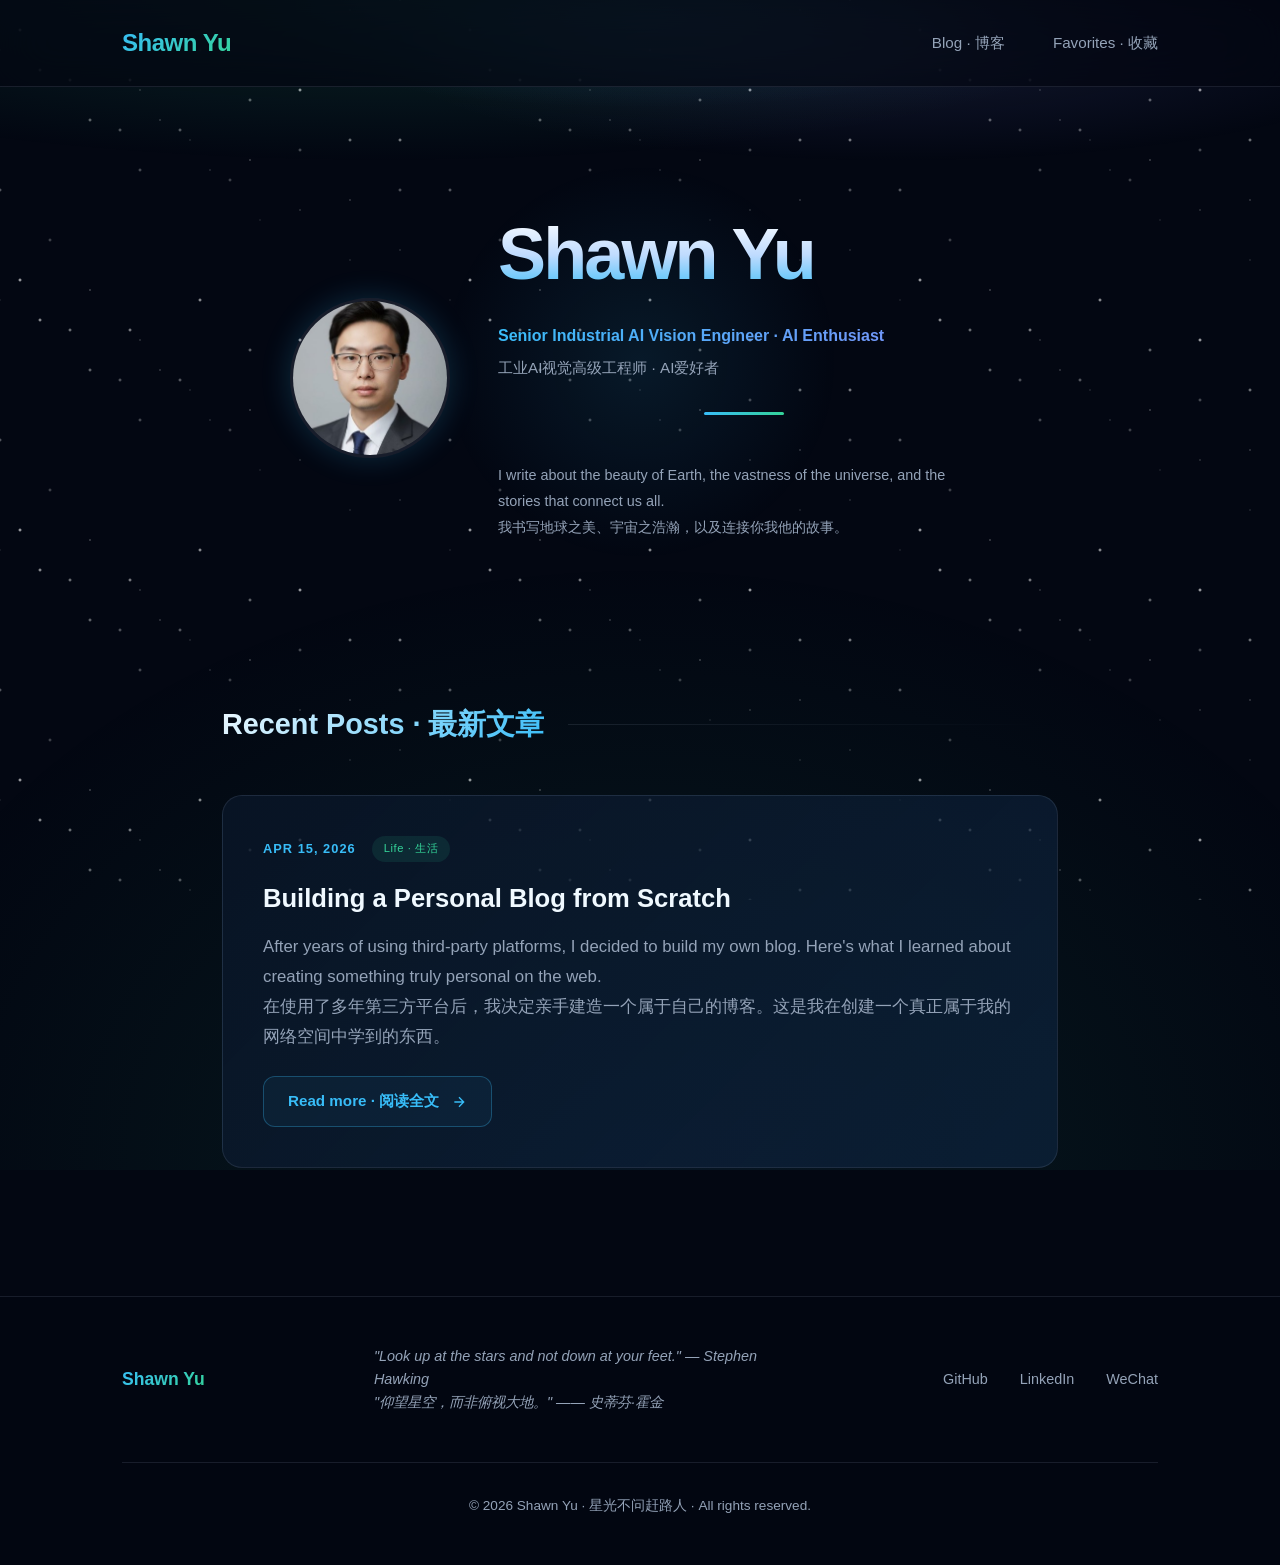
==== index.html @ dce8577f "fix: add rel=noopener to external links, fix WeChat modal trigger" ====
<!DOCTYPE html>
<html lang="zh-CN">
<head>
    <meta charset="UTF-8">
    <meta name="viewport" content="width=device-width, initial-scale=1.0">
    <title>Shawn Yu · 星河与诗 · Stars & Poetry</title>
    <link rel="stylesheet" href="css/style.css">
</head>
<body>
    <div class="stars">
        <div class="stars-layer"></div>
        <div class="stars-layer"></div>
        <div class="stars-layer"></div>
    </div>
    <div class="aurora"></div>
    <div class="earth-glow"></div>

    <header class="site-header">
        <nav class="nav-container">
            <a href="index.html" class="logo">Shawn Yu</a>
            <ul class="nav-links">
                <li><a href="index.html">Blog · 博客</a></li>
                <li><a href="favorites.html">Favorites · 收藏</a></li>
            </ul>
        </nav>
    </header>

    <main>
        <section class="hero">
            <div class="hero-content hero-split">
                <img src="statics/person.jpg" alt="Shawn Yu" class="avatar">
                <div class="hero-text">
                    <h1>Shawn Yu</h1>
                    <p class="tagline">
    <span class="tagline-en">Senior Industrial AI Vision Engineer · AI Enthusiast</span>
    <span class="tagline-cn">工业AI视觉高级工程师 · AI爱好者</span>
</p>
                    <div class="divider"></div>
                    <p class="bio">I write about the beauty of Earth, the vastness of the universe, and the stories that connect us all.<br>我书写地球之美、宇宙之浩瀚，以及连接你我他的故事。</p>
                </div>
            </div>
        </section>

        <section class="recent-posts">
            <div class="section-header">
                <h2>Recent Posts · 最新文章</h2>
                <div class="section-line"></div>
            </div>
            <div class="posts-grid">
                <article class="post-card">
                    <div class="post-card-inner">
                        <div class="post-meta">
                            <time class="post-date" datetime="2026-04-15">Apr 15, 2026</time>
                            <span class="post-tag">Life · 生活</span>
                        </div>
                        <h3 class="post-title"><a href="posts/first-post.html">Building a Personal Blog from Scratch</a></h3>
                        <p class="post-excerpt">After years of using third-party platforms, I decided to build my own blog. Here's what I learned about creating something truly personal on the web.<br>在使用了多年第三方平台后，我决定亲手建造一个属于自己的博客。这是我在创建一个真正属于我的网络空间中学到的东西。</p>
                        <a href="posts/first-post.html" class="read-more">
                            Read more · 阅读全文
                            <svg width="16" height="16" viewBox="0 0 24 24" fill="none" stroke="currentColor" stroke-width="2"><path d="M5 12h14M12 5l7 7-7 7"/></svg>
                        </a>
                    </div>
                </article>
            </div>
        </section>
    </main>

    <footer class="site-footer">
        <div class="footer-content">
            <div class="footer-brand">Shawn Yu</div>
            <p class="footer-quote">"Look up at the stars and not down at your feet." — Stephen Hawking<br>"仰望星空，而非俯视大地。" —— 史蒂芬·霍金</p>
            <div class="social-links">
                <a href="https://github.com/shawnyu916" target="_blank" rel="noopener noreferrer" aria-label="GitHub">GitHub</a>
                <a href="https://www.linkedin.com/in/shawn-yu-3088b7102" target="_blank" rel="noopener noreferrer" aria-label="LinkedIn">LinkedIn</a>
                <a href="#wechat-modal" aria-label="WeChat">WeChat</a>
            </div>
            <p class="copyright">&copy; 2026 Shawn Yu · 星光不问赶路人 · All rights reserved.</p>
        </div>
    </footer>

    <div class="modal" id="wechat-modal">
        <div class="modal-content">
            <span class="modal-close">&times;</span>
            <h3>WeChat · 微信</h3>
            <img src="statics/wechat_qr.jpg" alt="WeChat QR Code" class="wechat-qr-modal">
            <p>Scan to connect · 扫码添加</p>
        </div>
    </div>

    <script>
        const modal = document.getElementById('wechat-modal');
        const wechatLink = document.querySelector('a[aria-label="WeChat"]');
        const closeBtn = document.querySelector('.modal-close');

        wechatLink.addEventListener('click', (e) => {
            e.preventDefault();
            modal.style.display = 'flex';
        });

        closeBtn.addEventListener('click', () => {
            modal.style.display = 'none';
        });

        modal.addEventListener('click', (e) => {
            if (e.target === modal) {
                modal.style.display = 'none';
            }
        });
    </script>
</body>
</html>
---- css/style.css ----
*,
*::before,
*::after {
    box-sizing: border-box;
    margin: 0;
    padding: 0;
}

:root {
    --bg-primary: #030712;
    --bg-secondary: #0a1628;
    --bg-card: #0f2744;
    --text-primary: #f0f9ff;
    --text-secondary: #94a3b8;
    --accent: #38bdf8;
    --accent-secondary: #818cf8;
    --accent-tertiary: #34d399;
    --accent-warm: #fb923c;
    --glow: rgba(56, 189, 248, 0.3);
    --border: rgba(148, 163, 184, 0.15);
    --font-sans: -apple-system, BlinkMacSystemFont, 'Segoe UI', Roboto, Oxygen, Ubuntu, sans-serif;
    --max-width: 900px;
}

html {
    scroll-behavior: smooth;
}

body {
    font-family: var(--font-sans);
    background: var(--bg-primary);
    color: var(--text-primary);
    line-height: 1.6;
    min-height: 100vh;
    display: flex;
    flex-direction: column;
    overflow-x: hidden;
    position: relative;
}

.stars {
    position: fixed;
    top: 0;
    left: 0;
    right: 0;
    bottom: 0;
    pointer-events: none;
    z-index: 0;
}

.stars-layer {
    position: absolute;
    top: 0;
    left: 0;
    right: 0;
    bottom: 0;
    background-image:
        radial-gradient(2px 2px at 20px 30px, rgba(255,255,255,0.9), transparent),
        radial-gradient(2px 2px at 40px 70px, rgba(255,255,255,0.8), transparent),
        radial-gradient(1px 1px at 90px 40px, rgba(255,255,255,0.6), transparent),
        radial-gradient(2px 2px at 130px 80px, rgba(255,255,255,0.7), transparent),
        radial-gradient(1px 1px at 160px 120px, rgba(255,255,255,0.5), transparent),
        radial-gradient(2px 2px at 200px 50px, rgba(255,255,255,0.8), transparent),
        radial-gradient(1px 1px at 250px 160px, rgba(255,255,255,0.6), transparent),
        radial-gradient(2px 2px at 300px 90px, rgba(255,255,255,0.9), transparent),
        radial-gradient(1px 1px at 350px 200px, rgba(255,255,255,0.5), transparent),
        radial-gradient(2px 2px at 400px 140px, rgba(255,255,255,0.7), transparent);
    background-size: 450px 250px;
    animation: twinkle 8s ease-in-out infinite alternate;
}

.stars-layer:nth-child(2) {
    background-position: 50px 50px;
    animation-delay: -2s;
    opacity: 0.7;
}

.stars-layer:nth-child(3) {
    background-position: 100px 100px;
    animation-delay: -4s;
    opacity: 0.5;
}

@keyframes twinkle {
    0% { opacity: 0.6; }
    100% { opacity: 1; }
}

.aurora {
    position: fixed;
    top: 0;
    left: 0;
    right: 0;
    height: 60vh;
    pointer-events: none;
    z-index: 0;
    background:
        radial-gradient(ellipse 100% 50% at 30% 0%, rgba(52, 211, 153, 0.15), transparent 60%),
        radial-gradient(ellipse 80% 40% at 70% 10%, rgba(129, 140, 248, 0.12), transparent 50%),
        radial-gradient(ellipse 60% 30% at 50% 5%, rgba(56, 189, 248, 0.1), transparent 50%);
    animation: auroraMove 20s ease-in-out infinite;
}

@keyframes auroraMove {
    0%, 100% { transform: translateX(0) scale(1); }
    33% { transform: translateX(30px) scale(1.05); }
    66% { transform: translateX(-20px) scale(0.98); }
}

.earth-glow {
    position: fixed;
    bottom: -30%;
    left: 50%;
    transform: translateX(-50%);
    width: 150%;
    height: 80%;
    background: radial-gradient(ellipse at center bottom, rgba(56, 189, 248, 0.08), rgba(52, 211, 153, 0.05), transparent 60%);
    pointer-events: none;
    z-index: 0;
}

a {
    color: var(--accent);
    text-decoration: none;
    transition: all 0.3s ease;
}

a:hover {
    color: var(--accent-secondary);
}

.site-header {
    border-bottom: 1px solid var(--border);
    background: rgba(3, 7, 18, 0.7);
    backdrop-filter: blur(24px);
    position: sticky;
    top: 0;
    z-index: 100;
}

.nav-container {
    max-width: 1100px;
    margin: 0 auto;
    padding: 1.5rem 2rem;
    display: flex;
    justify-content: space-between;
    align-items: center;
}

.logo {
    font-size: 1.5rem;
    font-weight: 700;
    background: linear-gradient(135deg, var(--accent), var(--accent-tertiary));
    -webkit-background-clip: text;
    -webkit-text-fill-color: transparent;
    background-clip: text;
    letter-spacing: -0.02em;
}

.nav-links {
    display: flex;
    gap: 3rem;
    list-style: none;
}

.nav-links a {
    color: var(--text-secondary);
    font-size: 0.95rem;
    font-weight: 500;
    padding: 0.5rem 0;
    position: relative;
}

.nav-links a::after {
    content: '';
    position: absolute;
    bottom: 0;
    left: 0;
    width: 0;
    height: 2px;
    background: linear-gradient(90deg, var(--accent), var(--accent-tertiary));
    transition: width 0.3s ease;
}

.nav-links a.active {
    color: var(--accent);
}

.nav-links a:hover {
    color: var(--text-primary);
}

.nav-links a:hover::after {
    width: 100%;
}

main {
    flex: 1;
    max-width: var(--max-width);
    width: 100%;
    margin: 0 auto;
    padding: 0 2rem;
    position: relative;
    z-index: 1;
}

.hero {
    padding: 8rem 0 6rem;
    text-align: center;
    position: relative;
}

.hero::before {
    content: '';
    position: absolute;
    top: 50%;
    left: 50%;
    transform: translate(-50%, -50%);
    width: 400px;
    height: 400px;
    background: radial-gradient(circle, rgba(56, 189, 248, 0.1), transparent 70%);
    pointer-events: none;
    animation: pulse 4s ease-in-out infinite;
}

@keyframes pulse {
    0%, 100% { transform: translate(-50%, -50%) scale(1); opacity: 0.5; }
    50% { transform: translate(-50%, -50%) scale(1.2); opacity: 0.8; }
}

.hero-content {
    max-width: 700px;
    margin: 0 auto;
    position: relative;
}

.hero-split {
    display: flex;
    align-items: center;
    gap: 3rem;
    text-align: left;
}

.hero-text {
    flex: 1;
}

.avatar {
    width: 160px;
    height: 160px;
    border-radius: 50%;
    border: 3px solid var(--border);
    box-shadow: 0 0 30px rgba(56, 189, 248, 0.2);
    object-fit: cover;
    transition: all 0.4s ease;
    flex-shrink: 0;
}

.avatar:hover {
    transform: scale(1.05);
    box-shadow: 0 0 50px rgba(56, 189, 248, 0.3);
    border-color: var(--accent);
}

.hero h1 {
    font-size: 4.5rem;
    font-weight: 800;
    letter-spacing: -0.04em;
    margin-bottom: 1.75rem;
    line-height: 1.1;
    background: linear-gradient(180deg, #ffffff 0%, #bfdbfe 50%, var(--accent) 100%);
    -webkit-background-clip: text;
    -webkit-text-fill-color: transparent;
    background-clip: text;
}

.tagline {
    margin-bottom: 2rem;
    line-height: 1.6;
}

.tagline-en,
.tagline-cn {
    display: block;
    font-size: 1rem;
    color: var(--text-secondary);
}

.tagline-en {
    background: linear-gradient(135deg, var(--accent), var(--accent-secondary));
    -webkit-background-clip: text;
    -webkit-text-fill-color: transparent;
    background-clip: text;
    font-weight: 600;
    margin-bottom: 0.5rem;
}

.tagline-cn {
    color: var(--text-secondary);
    font-size: 0.95rem;
}

.divider {
    width: 80px;
    height: 3px;
    background: linear-gradient(90deg, var(--accent), var(--accent-tertiary));
    margin: 0 auto 3rem;
    border-radius: 2px;
}

.bio {
    font-size: 0.9rem;
    color: var(--text-secondary);
    line-height: 1.8;
    max-width: 550px;
    margin: 0 auto;
}

.recent-posts {
    padding: 4rem 0 8rem;
}

.section-header {
    display: flex;
    align-items: center;
    gap: 1.5rem;
    margin-bottom: 3rem;
}

.section-header h2 {
    font-size: 1.8rem;
    font-weight: 700;
    background: linear-gradient(135deg, var(--text-primary), var(--accent));
    -webkit-background-clip: text;
    -webkit-text-fill-color: transparent;
    background-clip: text;
}

.section-line {
    flex: 1;
    height: 1px;
    background: linear-gradient(90deg, var(--border), transparent);
}

.posts-grid {
    display: flex;
    flex-direction: column;
    gap: 2rem;
}

.post-card {
    background: linear-gradient(135deg, rgba(10, 22, 40, 0.8), rgba(15, 39, 68, 0.6));
    border: 1px solid var(--border);
    border-radius: 20px;
    padding: 2.5rem;
    transition: all 0.5s cubic-bezier(0.23, 1, 0.32, 1);
    position: relative;
    overflow: hidden;
}

.post-card::before {
    content: '';
    position: absolute;
    top: 0;
    left: 0;
    right: 0;
    bottom: 0;
    background: linear-gradient(135deg, transparent, rgba(56, 189, 248, 0.03));
    opacity: 0;
    transition: opacity 0.5s ease;
}

.post-card:hover {
    transform: translateY(-12px) scale(1.02);
    border-color: rgba(56, 189, 248, 0.3);
    box-shadow:
        0 30px 60px rgba(0, 0, 0, 0.5),
        0 0 80px rgba(56, 189, 248, 0.1),
        inset 0 1px 0 rgba(255, 255, 255, 0.05);
}

.post-card:hover::before {
    opacity: 1;
}

.post-card-inner {
    position: relative;
    z-index: 1;
}

.post-meta {
    display: flex;
    align-items: center;
    gap: 1rem;
    margin-bottom: 1.25rem;
}

.post-date {
    font-size: 0.8rem;
    color: var(--accent);
    font-weight: 600;
    letter-spacing: 0.08em;
    text-transform: uppercase;
}

.post-tag {
    font-size: 0.7rem;
    color: var(--accent-tertiary);
    background: rgba(52, 211, 153, 0.1);
    padding: 0.25rem 0.75rem;
    border-radius: 20px;
    font-weight: 500;
    letter-spacing: 0.05em;
}

.post-title {
    font-size: 1.6rem;
    font-weight: 700;
    margin-bottom: 1rem;
    line-height: 1.3;
}

.post-title a {
    color: var(--text-primary);
    transition: all 0.3s ease;
}

.post-title a:hover {
    background: linear-gradient(135deg, var(--accent), var(--accent-tertiary));
    -webkit-background-clip: text;
    -webkit-text-fill-color: transparent;
    background-clip: text;
}

.post-excerpt {
    color: var(--text-secondary);
    margin-bottom: 1.5rem;
    line-height: 1.8;
    font-size: 1.05rem;
}

.read-more {
    display: inline-flex;
    align-items: center;
    gap: 0.75rem;
    font-size: 0.95rem;
    font-weight: 600;
    color: var(--accent);
    padding: 0.75rem 1.5rem;
    border: 1px solid rgba(56, 189, 248, 0.3);
    border-radius: 12px;
    background: rgba(56, 189, 248, 0.05);
    transition: all 0.3s ease;
}

.read-more:hover {
    background: var(--accent);
    color: var(--bg-primary);
    border-color: var(--accent);
    box-shadow: 0 0 30px rgba(56, 189, 248, 0.4);
    transform: translateX(4px);
}

.read-more svg {
    transition: transform 0.3s ease;
}

.read-more:hover svg {
    transform: translateX(6px);
}

.site-footer {
    border-top: 1px solid var(--border);
    background: rgba(3, 7, 18, 0.8);
    backdrop-filter: blur(24px);
    margin-top: auto;
    position: relative;
    z-index: 1;
}

.footer-content {
    max-width: 1100px;
    margin: 0 auto;
    padding: 3rem 2rem;
    display: flex;
    justify-content: space-between;
    align-items: center;
    flex-wrap: wrap;
    gap: 2rem;
}

.footer-brand {
    font-size: 1.1rem;
    font-weight: 600;
    background: linear-gradient(135deg, var(--accent), var(--accent-tertiary));
    -webkit-background-clip: text;
    -webkit-text-fill-color: transparent;
    background-clip: text;
}

.footer-quote {
    color: var(--text-secondary);
    font-size: 0.9rem;
    font-style: italic;
    max-width: 400px;
}

.social-links {
    display: flex;
    gap: 2rem;
}

.social-links a {
    color: var(--text-secondary);
    font-size: 0.9rem;
    font-weight: 500;
    transition: all 0.3s ease;
}

.social-links a:hover {
    color: var(--accent);
    text-shadow: 0 0 20px rgba(56, 189, 248, 0.5);
}

.copyright {
    width: 100%;
    text-align: center;
    color: var(--text-secondary);
    font-size: 0.85rem;
    padding-top: 2rem;
    border-top: 1px solid var(--border);
    margin-top: 1rem;
}

.wechat-qr {
    max-width: 200px;
    width: 100%;
    border-radius: 12px;
    border: 1px solid var(--border);
    box-shadow: 0 8px 32px rgba(0, 0, 0, 0.3);
    transition: all 0.3s ease;
}

.wechat-qr:hover {
    transform: scale(1.03);
    box-shadow: 0 12px 40px rgba(0, 0, 0, 0.4), 0 0 40px rgba(56, 189, 248, 0.15);
}

.modal {
    display: none;
    position: fixed;
    top: 0;
    left: 0;
    right: 0;
    bottom: 0;
    background: rgba(0, 0, 0, 0.85);
    backdrop-filter: blur(8px);
    z-index: 1000;
    justify-content: center;
    align-items: center;
    animation: fadeIn 0.3s ease;
}

@keyframes fadeIn {
    from { opacity: 0; }
    to { opacity: 1; }
}

.modal-content {
    background: linear-gradient(135deg, var(--bg-secondary), var(--bg-card));
    border: 1px solid var(--border);
    border-radius: 20px;
    padding: 2.5rem;
    text-align: center;
    max-width: 350px;
    width: 90%;
    position: relative;
    animation: slideUp 0.3s ease;
}

@keyframes slideUp {
    from { transform: translateY(20px); opacity: 0; }
    to { transform: translateY(0); opacity: 1; }
}

.modal-close {
    position: absolute;
    top: 1rem;
    right: 1.25rem;
    font-size: 1.5rem;
    color: var(--text-secondary);
    cursor: pointer;
    transition: color 0.3s ease;
}

.modal-close:hover {
    color: var(--accent);
}

.modal-content h3 {
    font-size: 1.3rem;
    margin-bottom: 1.5rem;
    background: linear-gradient(135deg, var(--accent), var(--accent-tertiary));
    -webkit-background-clip: text;
    -webkit-text-fill-color: transparent;
    background-clip: text;
}

.wechat-qr-modal {
    max-width: 220px;
    width: 100%;
    border-radius: 12px;
    border: 1px solid var(--border);
    box-shadow: 0 8px 32px rgba(0, 0, 0, 0.4);
    margin-bottom: 1rem;
}

.modal-content p {
    color: var(--text-secondary);
    font-size: 0.9rem;
}

.favorites-section {
    padding: 2rem 0 4rem;
}

.favorites-grid {
    display: grid;
    grid-template-columns: repeat(auto-fill, minmax(280px, 1fr));
    gap: 1.5rem;
}

.favorite-card {
    background: linear-gradient(135deg, rgba(10, 22, 40, 0.8), rgba(15, 39, 68, 0.6));
    border: 1px solid var(--border);
    border-radius: 16px;
    padding: 1.75rem;
    display: flex;
    gap: 1.25rem;
    align-items: flex-start;
    transition: all 0.4s cubic-bezier(0.23, 1, 0.32, 1);
    text-decoration: none;
}

.favorite-card:hover {
    transform: translateY(-6px);
    border-color: rgba(56, 189, 248, 0.3);
    box-shadow:
        0 20px 40px rgba(0, 0, 0, 0.4),
        0 0 40px rgba(56, 189, 248, 0.1);
}

.favorite-icon {
    font-size: 2rem;
    flex-shrink: 0;
    width: 48px;
    height: 48px;
    display: flex;
    align-items: center;
    justify-content: center;
    background: rgba(56, 189, 248, 0.1);
    border-radius: 12px;
}

.favorite-content {
    flex: 1;
}

.favorite-content h3 {
    font-size: 1.15rem;
    font-weight: 600;
    color: var(--text-primary);
    margin-bottom: 0.5rem;
}

.favorite-content p {
    font-size: 0.9rem;
    color: var(--text-secondary);
    line-height: 1.6;
}

@media (max-width: 700px) {
    .hero h1 {
        font-size: 2.2rem;
    }

    .hero {
        padding: 4rem 0 3rem;
    }

    .hero-split {
        flex-direction: column;
        gap: 1.5rem;
        text-align: center;
    }

    .avatar {
        width: 120px;
        height: 120px;
    }

    .tagline-en,
    .tagline-cn {
        font-size: 0.85rem;
    }

    .nav-container {
        flex-direction: column;
        gap: 1rem;
        padding: 1rem;
    }

    .nav-links {
        gap: 1.5rem;
    }

    main {
        padding: 0 1rem;
    }

    .post-card {
        padding: 1.75rem;
    }

    .footer-content {
        flex-direction: column;
        text-align: center;
        padding: 2rem 1rem;
    }

    .section-header {
        flex-direction: column;
        align-items: flex-start;
        gap: 0.75rem;
    }

    .section-line {
        width: 100%;
        height: 1px;
        background: linear-gradient(90deg, var(--border), transparent);
    }
}
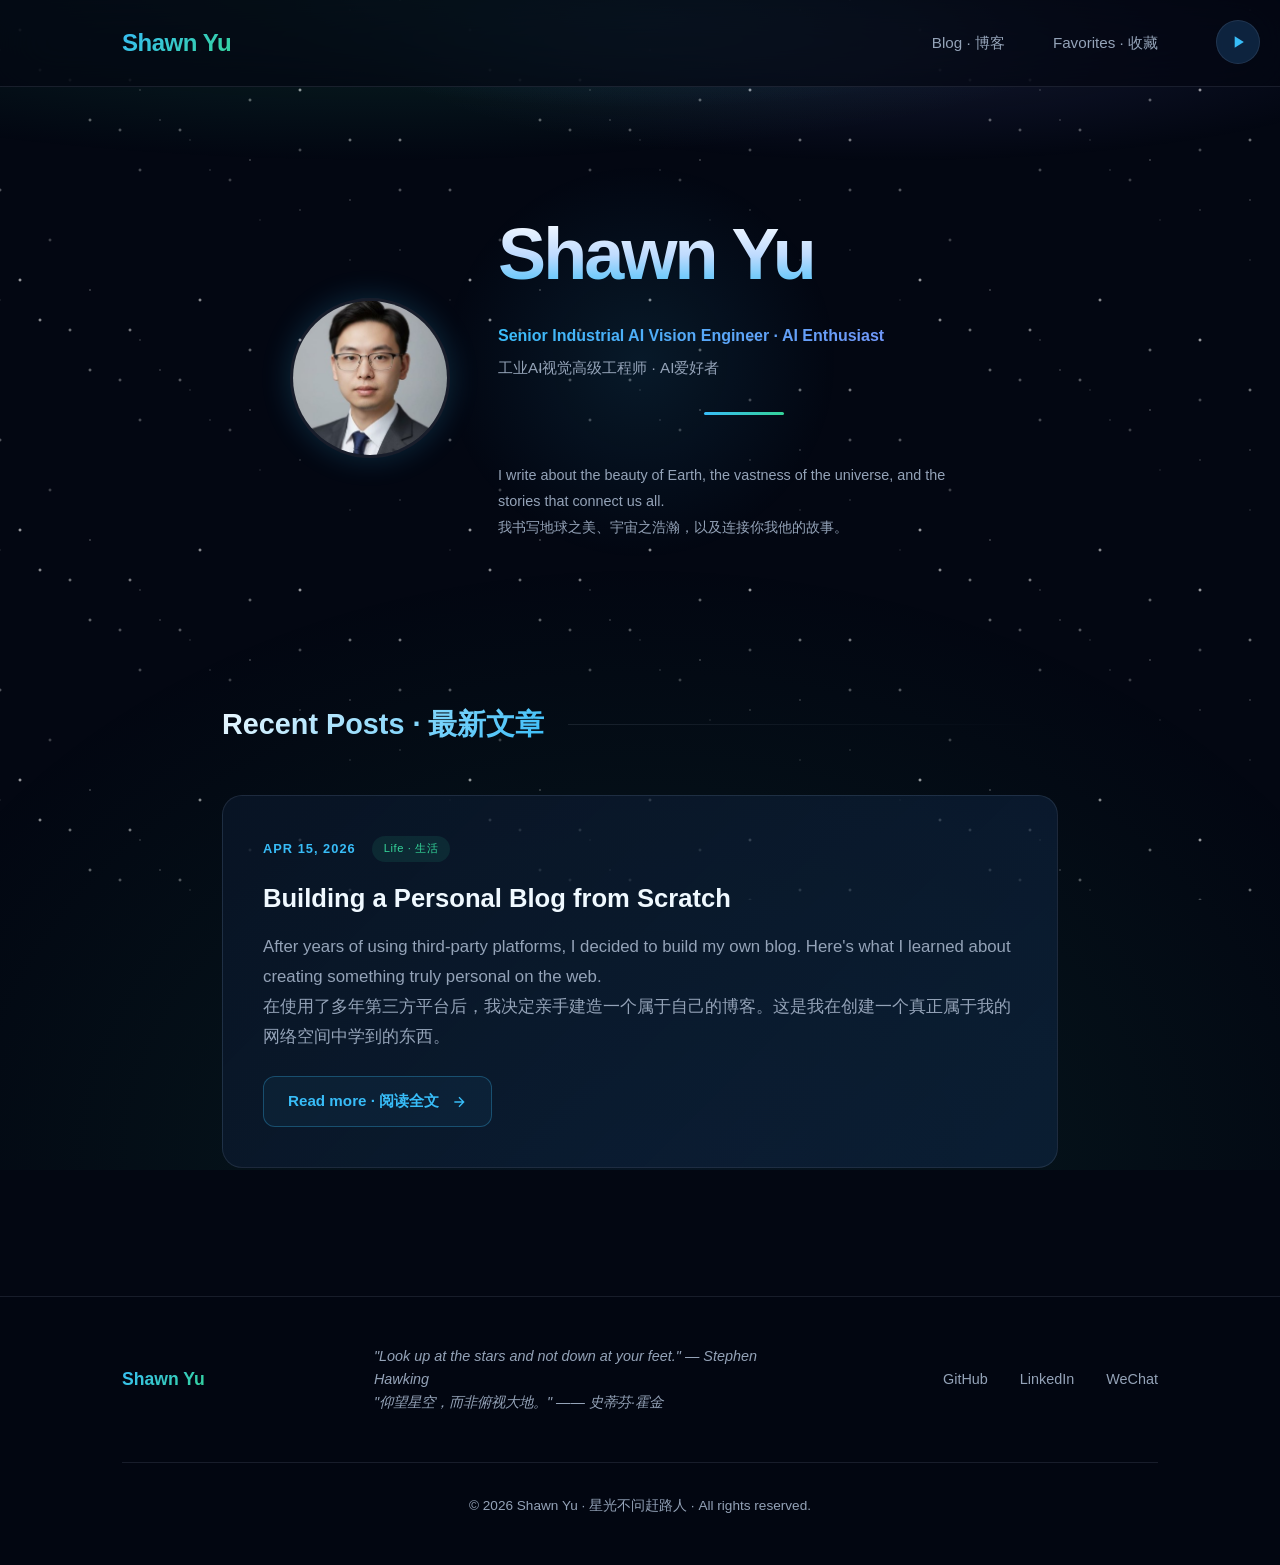
==== commit c3daa5d4: "Add background music player with lyric folk song" ====
--- a/index.html
+++ b/index.html
@@ -7,6 +7,15 @@
     <link rel="stylesheet" href="css/style.css">
 </head>
 <body>
+    <!-- Music Player -->
+    <audio id="bgm" loop preload="auto">
+        <source src="media/bgm.mp3" type="audio/mpeg">
+    </audio>
+    <button class="music-btn" id="musicBtn" onclick="toggleMusic()" title="播放音乐">
+        <svg id="iconPlay" viewBox="0 0 24 24" fill="currentColor"><path d="M8 5v14l11-7z"/></svg>
+        <svg id="iconPause" viewBox="0 0 24 24" fill="currentColor" style="display:none"><path d="M6 19h4V5H6v14zm8-14v14h4V5h-4z"/></svg>
+    </button>
+
     <div class="stars">
         <div class="stars-layer"></div>
         <div class="stars-layer"></div>
@@ -106,6 +115,30 @@
                 modal.style.display = 'none';
             }
         });
+
+        // Music Player
+        const bgm = document.getElementById('bgm');
+        const musicBtn = document.getElementById('musicBtn');
+        const iconPlay = document.getElementById('iconPlay');
+        const iconPause = document.getElementById('iconPause');
+
+        function toggleMusic() {
+            if (bgm.paused) {
+                bgm.play();
+                musicBtn.classList.add('playing');
+                iconPlay.style.display = 'none';
+                iconPause.style.display = 'block';
+            } else {
+                bgm.pause();
+                musicBtn.classList.remove('playing');
+                iconPlay.style.display = 'block';
+                iconPause.style.display = 'none';
+            }
+        }
+
+        bgm.addEventListener('ended', () => {
+            bgm.play();
+        });
     </script>
 </body>
 </html>
--- a/css/style.css
+++ b/css/style.css
@@ -24,6 +24,42 @@
 
 html {
     scroll-behavior: smooth;
+}
+
+/* Music Player Button */
+.music-btn {
+    position: fixed;
+    top: 20px;
+    right: 20px;
+    width: 44px;
+    height: 44px;
+    border-radius: 50%;
+    background: rgba(15, 39, 68, 0.9);
+    border: 1px solid var(--border);
+    color: var(--accent);
+    font-size: 20px;
+    cursor: pointer;
+    z-index: 1000;
+    display: flex;
+    align-items: center;
+    justify-content: center;
+    transition: all 0.3s ease;
+    backdrop-filter: blur(8px);
+}
+
+.music-btn:hover {
+    background: rgba(56, 189, 248, 0.2);
+    transform: scale(1.1);
+}
+
+.music-btn.playing {
+    color: var(--accent-tertiary);
+    box-shadow: 0 0 15px rgba(52, 211, 153, 0.4);
+}
+
+.music-btn svg {
+    width: 20px;
+    height: 20px;
 }
 
 body {
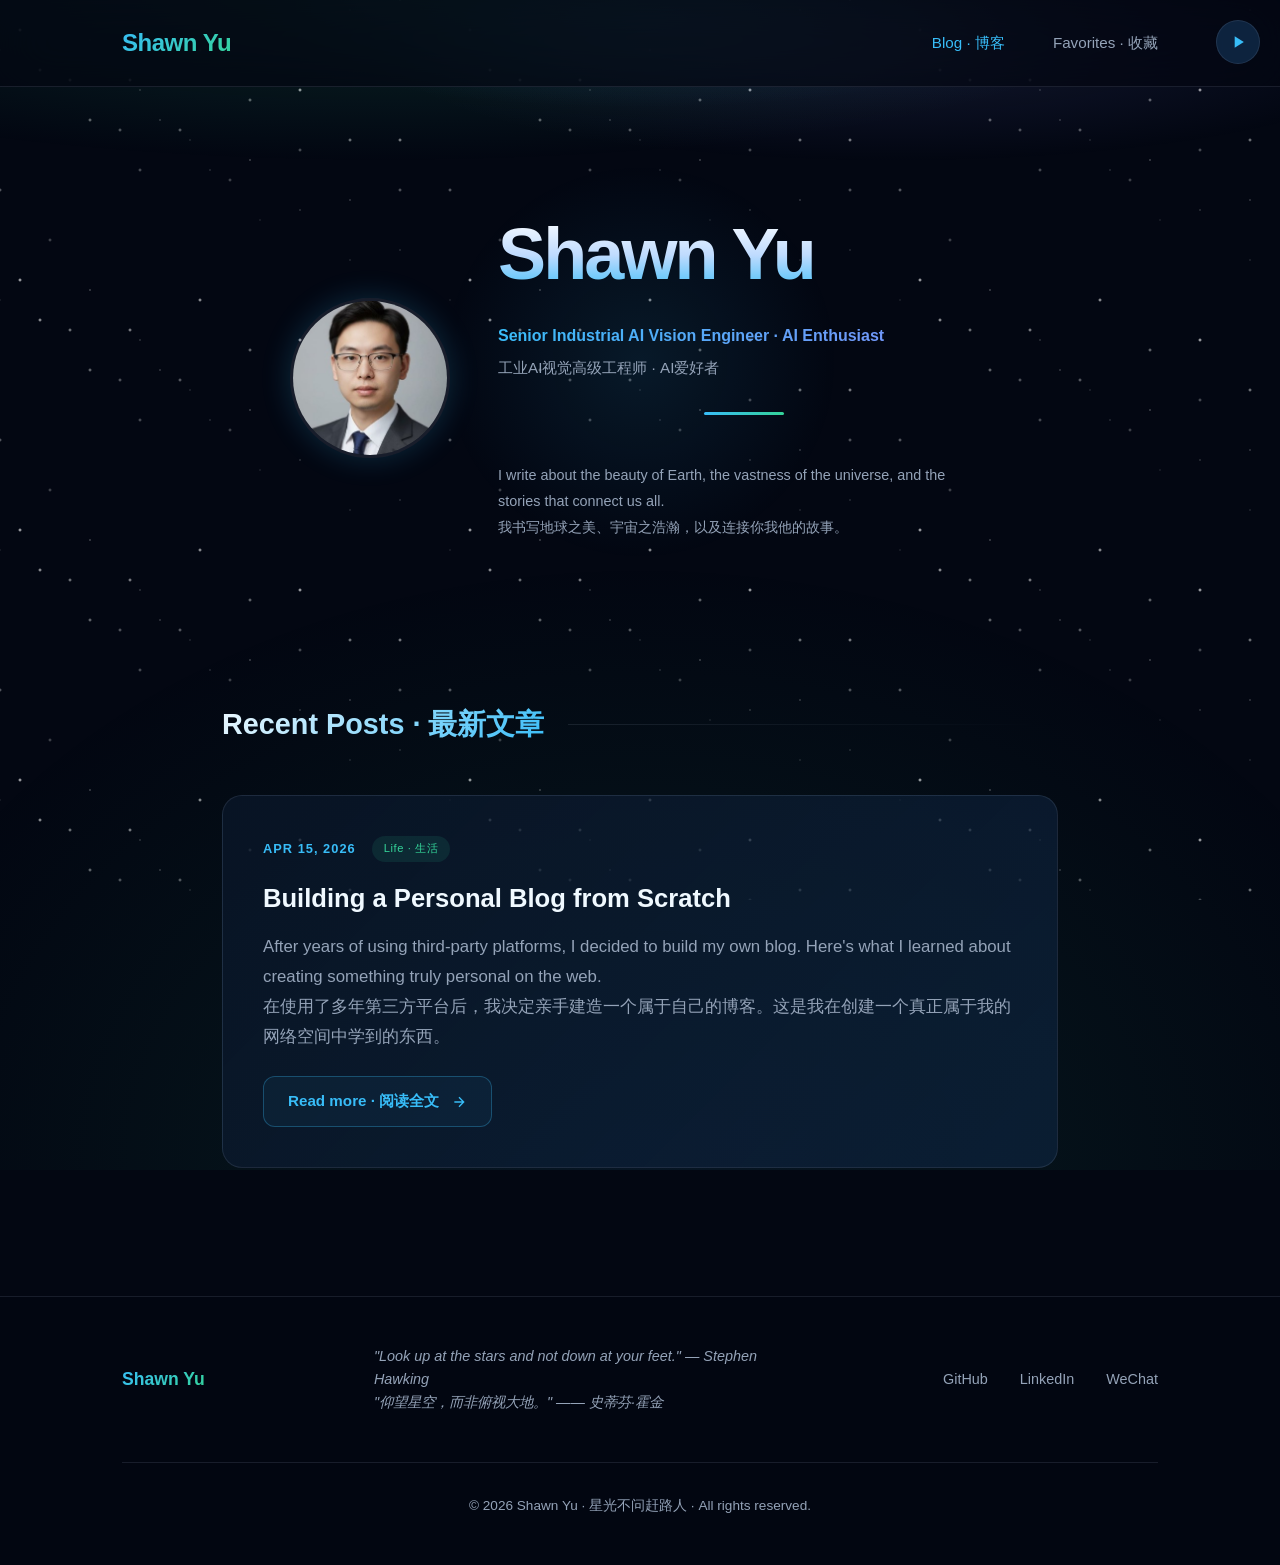
==== commit 4115795f: "Convert to SPA: merge favorites into index, hash-based routing, music persists across page transitio" ====
--- a/index.html
+++ b/index.html
@@ -26,15 +26,16 @@
 
     <header class="site-header">
         <nav class="nav-container">
-            <a href="index.html" class="logo">Shawn Yu</a>
+            <a href="#home" class="logo" data-nav="home">Shawn Yu</a>
             <ul class="nav-links">
-                <li><a href="index.html">Blog · 博客</a></li>
-                <li><a href="favorites.html">Favorites · 收藏</a></li>
+                <li><a href="#home" class="nav-link" data-nav="home">Blog · 博客</a></li>
+                <li><a href="#favorites" class="nav-link" data-nav="favorites">Favorites · 收藏</a></li>
             </ul>
         </nav>
     </header>
 
-    <main>
+    <!-- Home Section -->
+    <main id="section-home" class="spa-section">
         <section class="hero">
             <div class="hero-content hero-split">
                 <img src="statics/person.jpg" alt="Shawn Yu" class="avatar">
@@ -62,9 +63,9 @@
                             <time class="post-date" datetime="2026-04-15">Apr 15, 2026</time>
                             <span class="post-tag">Life · 生活</span>
                         </div>
-                        <h3 class="post-title"><a href="posts/first-post.html">Building a Personal Blog from Scratch</a></h3>
+                        <h3 class="post-title"><a href="#post/first-post">Building a Personal Blog from Scratch</a></h3>
                         <p class="post-excerpt">After years of using third-party platforms, I decided to build my own blog. Here's what I learned about creating something truly personal on the web.<br>在使用了多年第三方平台后，我决定亲手建造一个属于自己的博客。这是我在创建一个真正属于我的网络空间中学到的东西。</p>
-                        <a href="posts/first-post.html" class="read-more">
+                        <a href="#post/first-post" class="read-more">
                             Read more · 阅读全文
                             <svg width="16" height="16" viewBox="0 0 24 24" fill="none" stroke="currentColor" stroke-width="2"><path d="M5 12h14M12 5l7 7-7 7"/></svg>
                         </a>
@@ -72,6 +73,175 @@
                 </article>
             </div>
         </section>
+    </main>
+
+    <!-- Favorites Section -->
+    <main id="section-favorites" class="spa-section" style="display:none;">
+        <section class="hero">
+            <div class="hero-content">
+                <h1>Favorites</h1>
+                <p class="tagline">Websites & Tools I Use Daily<br>每日使用的网站与工具</p>
+                <div class="divider"></div>
+                <p class="bio">A curated collection of resources that spark joy and boost productivity.<br>精心挑选的资源集，助你发现惊喜、提升效率。</p>
+            </div>
+        </section>
+
+        <section class="favorites-section">
+            <div class="section-header">
+                <h2>AI & Development · AI与开发</h2>
+                <div class="section-line"></div>
+            </div>
+            <div class="favorites-grid">
+                <a href="https://claude.ai" target="_blank" class="favorite-card">
+                    <div class="favorite-icon">🤖</div>
+                    <div class="favorite-content">
+                        <h3>Claude AI</h3>
+                        <p>Anthropic's AI assistant for thoughtful conversations and complex tasks.<br>为你提供深度对话与复杂任务协助的AI伙伴。</p>
+                    </div>
+                </a>
+                <a href="https://github.com" target="_blank" class="favorite-card">
+                    <div class="favorite-icon">💻</div>
+                    <div class="favorite-content">
+                        <h3>GitHub</h3>
+                        <p>Where the world's developers share code and build the future.<br>全球开发者共享代码、共创未来的平台。</p>
+                    </div>
+                </a>
+                <a href="https://chat.openai.com" target="_blank" class="favorite-card">
+                    <div class="favorite-icon">🧠</div>
+                    <div class="favorite-content">
+                        <h3>ChatGPT</h3>
+                        <p>OpenAI's conversational AI that helps with writing, coding, and more.<br>OpenAI的对话AI，助你写作、编程、探索创意。</p>
+                    </div>
+                </a>
+            </div>
+        </section>
+
+        <section class="favorites-section">
+            <div class="section-header">
+                <h2>Design & Creativity · 设计与创意</h2>
+                <div class="section-line"></div>
+            </div>
+            <div class="favorites-grid">
+                <a href="https://dribbble.com" target="_blank" class="favorite-card">
+                    <div class="favorite-icon">🎨</div>
+                    <div class="favorite-content">
+                        <h3>Dribbble</h3>
+                        <p>Discover the world's top designers' work and get inspired.<br>探索全球顶尖设计师的作品，获取灵感。</p>
+                    </div>
+                </a>
+                <a href="https://unsplash.com" target="_blank" class="favorite-card">
+                    <div class="favorite-icon">📸</div>
+                    <div class="favorite-content">
+                        <h3>Unsplash</h3>
+                        <p>Beautiful, free photos gifted by the world's most generous photographers.<br>由全球最慷慨摄影师捐赠的免费高清图片。</p>
+                    </div>
+                </a>
+                <a href="https://www.figma.com" target="_blank" class="favorite-card">
+                    <div class="favorite-icon">✏️</div>
+                    <div class="favorite-content">
+                        <h3>Figma</h3>
+                        <p>The collaborative interface design tool for teams.<br>团队协作界面设计工具。</p>
+                    </div>
+                </a>
+            </div>
+        </section>
+
+        <section class="favorites-section">
+            <div class="section-header">
+                <h2>Learning & Growth · 学习与成长</h2>
+                <div class="section-line"></div>
+            </div>
+            <div class="favorites-grid">
+                <a href="https://arxiv.org" target="_blank" class="favorite-card">
+                    <div class="favorite-icon">📚</div>
+                    <div class="favorite-content">
+                        <h3>arXiv</h3>
+                        <p>Open-access archive for scholarly articles in AI, physics, and more.<br>AI、物理等领域学术论文的开放获取存档。</p>
+                    </div>
+                </a>
+                <a href="https://medium.com" target="_blank" class="favorite-card">
+                    <div class="favorite-icon">📝</div>
+                    <div class="favorite-content">
+                        <h3>Medium</h3>
+                        <p>Where ideas are born and stories worth reading live.<br>灵感诞生与优质故事的平台。</p>
+                    </div>
+                </a>
+                <a href="https://www.kaggle.com" target="_blank" class="favorite-card">
+                    <div class="favorite-icon">📊</div>
+                    <div class="favorite-content">
+                        <h3>Kaggle</h3>
+                        <p>The world's largest data science community with datasets and competitions.<br>全球最大的数据科学社区，提供数据集与竞赛。</p>
+                    </div>
+                </a>
+            </div>
+        </section>
+
+        <section class="favorites-section">
+            <div class="section-header">
+                <h2>Life & Productivity · 生活与效率</h2>
+                <div class="section-line"></div>
+            </div>
+            <div class="favorites-grid">
+                <a href="https://notion.so" target="_blank" class="favorite-card">
+                    <div class="favorite-icon">📓</div>
+                    <div class="favorite-content">
+                        <h3>Notion</h3>
+                        <p>The all-in-one workspace for notes, docs, and collaboration.<br>集笔记、文档、协作为一体的工作空间。</p>
+                    </div>
+                </a>
+                <a href="https://translate.google.com" target="_blank" class="favorite-card">
+                    <div class="favorite-icon">🌐</div>
+                    <div class="favorite-content">
+                        <h3>Google Translate</h3>
+                        <p>Bridging languages, one translation at a time.<br>打破语言障碍，连接世界。</p>
+                    </div>
+                </a>
+                <a href="https://www.weather.com" target="_blank" class="favorite-card">
+                    <div class="favorite-icon">🌤️</div>
+                    <div class="favorite-content">
+                        <h3>Weather</h3>
+                        <p>Know the weather before you step outside.<br>出门前了解天气，做好准备。</p>
+                    </div>
+                </a>
+            </div>
+        </section>
+    </main>
+
+    <!-- Blog Post Section: first-post -->
+    <main id="section-post-first-post" class="spa-section post-content" style="display:none;">
+        <article>
+            <header class="post-header">
+                <div class="post-meta">
+                    <time class="post-date" datetime="2026-04-15">April 15, 2026 · 2026年4月15日</time>
+                    <span class="post-tag">Life · 生活</span>
+                </div>
+                <h1>Building a Personal Blog from Scratch<br>从零搭建个人博客</h1>
+            </header>
+
+            <div class="post-body">
+                <p>After years of publishing on third-party platforms, I decided it was time to build something of my own. Not because I was dissatisfied with existing tools, but because I wanted complete control over my digital presence and the creative freedom to experiment.<br><br>在第三方平台上发布了多年内容后，我决定是时候创造一些属于自己的东西了。这并非因为我对现有工具不满意，而是因为我渴望对自己的数字空间拥有完全的控制权，以及创作实验的自由。</p>
+
+                <h2>Why Build Your Own? · 为何要自己建造？</h2>
+                <p>Third-party platforms like Medium and dev.to are excellent for reaching audiences, but they come with limitations. You don't own the design, you're subject to their monetization rules, and your content lives behind their branding. For a personal blog, I wanted something that felt truly <em>mine</em>.<br><br>Medium 和 dev.to 这样的第三方平台对于触达读者来说非常出色，但它们也有局限性。你不拥有设计，要遵守它们的商业规则，你的內容也活在它们的品牌背后。对于一个个人博客，我想要一些真正"属于我"的东西。</p>
+
+                <h2>The Technical Choices · 技术选型</h2>
+                <p>I kept things simple: vanilla HTML, CSS, and a flat file structure. No frameworks, no build tools, no database. Just static files served directly. This means fast load times, zero maintenance overhead, and the ability to host anywhere.<br><br>我保持了极简：纯 HTML、CSS，以及扁平的文件夹结构。无框架，无构建工具，无数据库。纯静态文件直接服务。这意味着快速的加载时间、零维护负担，以及任意托管的能力。</p>
+
+                <h2>Design Philosophy · 设计理念</h2>
+                <p>The design prioritizes readability and focus. A cosmic theme to remind us of our place in the universe — small, yet connected to something vast and beautiful. Generous whitespace. Typography chosen for long-form reading. No clutter, no distractions—just words on a screen, like stars scattered across the night sky.<br><br>设计以可读性和专注为首。宇宙主题提醒我们在这个世界中的位置——渺小，却与广阔美丽的事物相连。充足的留白。为深度阅读而选的字体排版。无杂乱，无干扰——只有屏幕上的文字，如同星星散落在夜空。</p>
+
+                <h2>Lessons Learned · 经验教训</h2>
+                <p>The process taught me more about web standards than years of working with frameworks. When you strip away the abstractions, you understand how browsers actually work—how the cascade flows, how layout algorithms operate, how accessibility truly functions.<br><br>这个过程教会我的 web 标准知识，超过了多年使用框架所学。当你剥离掉抽象层，你才真正理解浏览器是如何工作的——级联如何流动、布局算法如何运作、无障碍访问如何真正实现。</p>
+
+                <p>This blog isn't trying to be anything fancy. It's a place for thoughts, experiments, and occasional photography. If you find something useful here, I'm glad. Otherwise, thanks for stopping by.<br><br>这个博客并不追求华丽。它是一个承载思考、实验和偶尔摄影的地方。如果你在这里找到了有用的东西，我很高兴。否则，感谢你的路过。</p>
+
+                <p style="text-align: center; margin-top: 3rem; color: var(--accent); font-size: 1.5rem;">✦<br><br>"We are all stardust." — Carl Sagan<br>"我们都是星尘。" —— 卡尔·萨根</p>
+            </div>
+        </article>
+
+        <div class="post-nav">
+            <a href="#home">← Back to all posts · 返回全部文章</a>
+        </div>
     </main>
 
     <footer class="site-footer">
@@ -97,26 +267,71 @@
     </div>
 
     <script>
+        // ===== SPA Router =====
+        const sections = document.querySelectorAll('.spa-section');
+        const navLinks = document.querySelectorAll('.nav-link, .logo[data-nav]');
+
+        function router() {
+            const hash = window.location.hash || '#home';
+            const route = hash.slice(1); // remove #
+
+            // Hide all sections
+            sections.forEach(s => s.style.display = 'none');
+
+            // Show matching section
+            if (hash === '#favorites') {
+                document.getElementById('section-favorites').style.display = 'block';
+                document.querySelectorAll('.nav-link[data-nav], .logo[data-nav]').forEach(l => {
+                    l.classList.toggle('active', l.dataset.nav === 'favorites');
+                });
+            } else if (hash.startsWith('#post/')) {
+                const postId = hash.slice(1).replace('/', '-');
+                const el = document.getElementById('section-' + postId);
+                if (el) {
+                    el.style.display = 'block';
+                    window.scrollTo(0, 0);
+                }
+                document.querySelectorAll('.nav-link[data-nav], .logo[data-nav]').forEach(l => {
+                    l.classList.remove('active');
+                });
+            } else {
+                document.getElementById('section-home').style.display = 'block';
+                document.querySelectorAll('.nav-link[data-nav], .logo[data-nav]').forEach(l => {
+                    l.classList.toggle('active', l.dataset.nav === 'home');
+                });
+            }
+        }
+
+        window.addEventListener('hashchange', router);
+        window.addEventListener('DOMContentLoaded', router);
+
+        // ===== Modal =====
         const modal = document.getElementById('wechat-modal');
         const wechatLink = document.querySelector('a[aria-label="WeChat"]');
         const closeBtn = document.querySelector('.modal-close');
 
-        wechatLink.addEventListener('click', (e) => {
-            e.preventDefault();
-            modal.style.display = 'flex';
-        });
-
-        closeBtn.addEventListener('click', () => {
-            modal.style.display = 'none';
-        });
-
-        modal.addEventListener('click', (e) => {
-            if (e.target === modal) {
+        if (wechatLink) {
+            wechatLink.addEventListener('click', (e) => {
+                e.preventDefault();
+                modal.style.display = 'flex';
+            });
+        }
+
+        if (closeBtn) {
+            closeBtn.addEventListener('click', () => {
                 modal.style.display = 'none';
-            }
-        });
-
-        // Music Player
+            });
+        }
+
+        if (modal) {
+            modal.addEventListener('click', (e) => {
+                if (e.target === modal) {
+                    modal.style.display = 'none';
+                }
+            });
+        }
+
+        // ===== Music Player =====
         const bgm = document.getElementById('bgm');
         const musicBtn = document.getElementById('musicBtn');
         const iconPlay = document.getElementById('iconPlay');
@@ -141,4 +356,4 @@
         });
     </script>
 </body>
-</html>+</html>
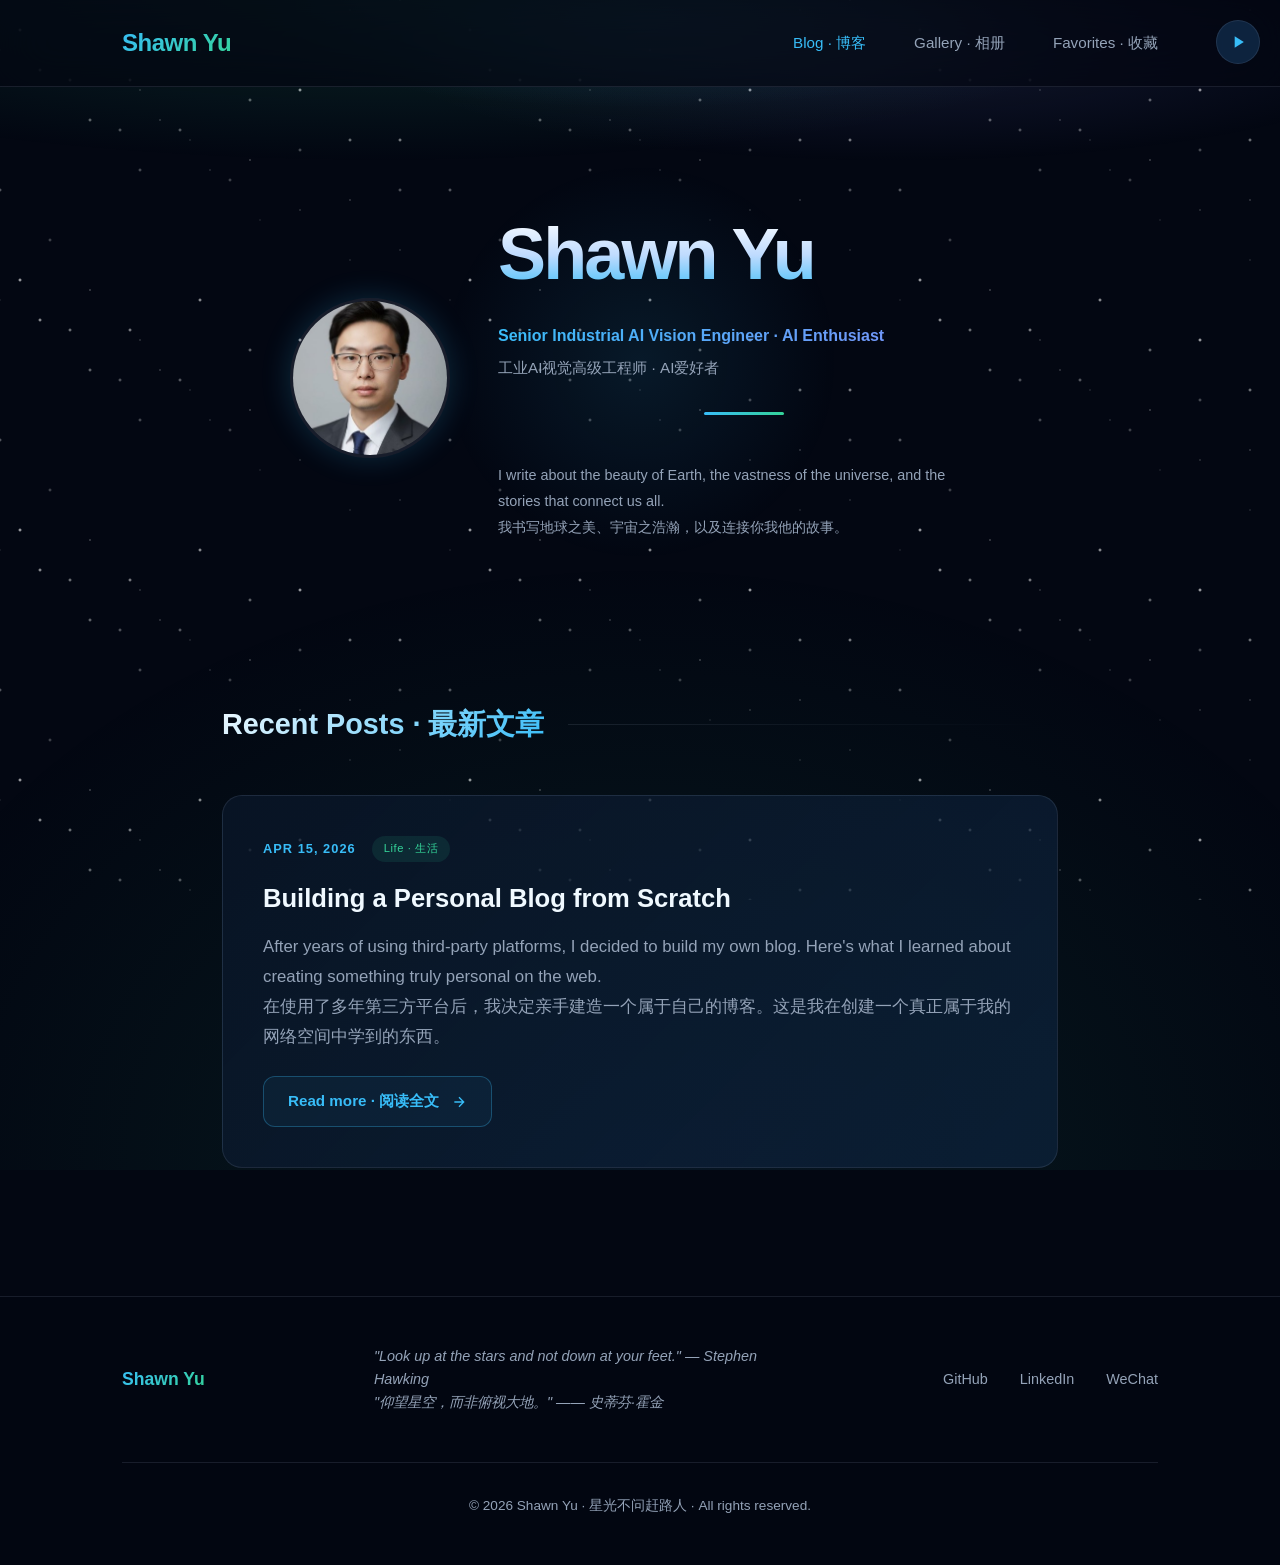
==== commit ec721a2b: "feat: add gallery page and music folder rename - Add Gallery section with lightbox viewer - Rename m" ====
--- a/index.html
+++ b/index.html
@@ -9,7 +9,7 @@
 <body>
     <!-- Music Player -->
     <audio id="bgm" loop preload="auto">
-        <source src="media/bgm.mp3" type="audio/mpeg">
+        <source src="music/bgm.mp3" type="audio/mpeg">
     </audio>
     <button class="music-btn" id="musicBtn" onclick="toggleMusic()" title="播放音乐">
         <svg id="iconPlay" viewBox="0 0 24 24" fill="currentColor"><path d="M8 5v14l11-7z"/></svg>
@@ -29,6 +29,7 @@
             <a href="#home" class="logo" data-nav="home">Shawn Yu</a>
             <ul class="nav-links">
                 <li><a href="#home" class="nav-link" data-nav="home">Blog · 博客</a></li>
+                <li><a href="#gallery" class="nav-link" data-nav="gallery">Gallery · 相册</a></li>
                 <li><a href="#favorites" class="nav-link" data-nav="favorites">Favorites · 收藏</a></li>
             </ul>
         </nav>
@@ -244,6 +245,32 @@
         </div>
     </main>
 
+    <!-- Gallery Section -->
+    <main id="section-gallery" class="spa-section" style="display:none;">
+        <section class="hero">
+            <div class="hero-content">
+                <h1>Gallery</h1>
+                <p class="tagline">Moments Captured · 定格的瞬间</p>
+                <div class="divider"></div>
+                <p class="bio">A collection of photographs from everyday life and travels.<br>日常生活与旅途中的摄影作品。</p>
+            </div>
+        </section>
+
+        <section class="gallery-section">
+            <div class="gallery-grid" id="gallery-grid">
+                <div class="gallery-item" onclick="openLightbox('images/20260414-185709.jpg')">
+                    <img src="images/20260414-185709.jpg" alt="2026年4月14日" loading="lazy">
+                </div>
+                <div class="gallery-item" onclick="openLightbox('images/photo_2026-04-14_18-39-02.jpg')">
+                    <img src="images/photo_2026-04-14_18-39-02.jpg" alt="Photo 2026-04-14 18-39-02" loading="lazy">
+                </div>
+                <div class="gallery-item" onclick="openLightbox('images/photo_2026-04-14_18-39-30.jpg')">
+                    <img src="images/photo_2026-04-14_18-39-30.jpg" alt="Photo 2026-04-14 18-39-30" loading="lazy">
+                </div>
+            </div>
+        </section>
+    </main>
+
     <footer class="site-footer">
         <div class="footer-content">
             <div class="footer-brand">Shawn Yu</div>
@@ -273,7 +300,6 @@
 
         function router() {
             const hash = window.location.hash || '#home';
-            const route = hash.slice(1); // remove #
 
             // Hide all sections
             sections.forEach(s => s.style.display = 'none');
@@ -284,6 +310,12 @@
                 document.querySelectorAll('.nav-link[data-nav], .logo[data-nav]').forEach(l => {
                     l.classList.toggle('active', l.dataset.nav === 'favorites');
                 });
+            } else if (hash === '#gallery') {
+                document.getElementById('section-gallery').style.display = 'block';
+                document.querySelectorAll('.nav-link[data-nav], .logo[data-nav]').forEach(l => {
+                    l.classList.toggle('active', l.dataset.nav === 'gallery');
+                });
+                loadGallery();
             } else if (hash.startsWith('#post/')) {
                 const postId = hash.slice(1).replace('/', '-');
                 const el = document.getElementById('section-' + postId);
@@ -302,6 +334,21 @@
             }
         }
 
+        // ===== Gallery =====
+        let galleryLoaded = false;
+        function loadGallery() {
+            galleryLoaded = true; // images are static HTML, no loading needed
+        }
+
+        function openLightbox(src) {
+            const lb = document.createElement('div');
+            lb.className = 'lightbox';
+            lb.innerHTML = `<img src="${src}" alt="${src.split('/').pop()}"><span class="lightbox-close">&times;</span>`;
+            lb.querySelector('.lightbox-close').addEventListener('click', () => lb.remove());
+            lb.addEventListener('click', (e) => { if (e.target === lb) lb.remove(); });
+            document.body.appendChild(lb);
+        }
+
         window.addEventListener('hashchange', router);
         window.addEventListener('DOMContentLoaded', router);
 
--- a/css/style.css
+++ b/css/style.css
@@ -775,4 +775,85 @@
         height: 1px;
         background: linear-gradient(90deg, var(--border), transparent);
     }
-}+}
+/* ===== Gallery ===== */
+.gallery-section {
+    padding: 2rem 0 6rem;
+}
+
+.gallery-grid {
+    display: grid;
+    grid-template-columns: repeat(auto-fill, minmax(280px, 1fr));
+    gap: 1.5rem;
+}
+
+.gallery-item {
+    position: relative;
+    aspect-ratio: 4 / 3;
+    overflow: hidden;
+    border-radius: 16px;
+    cursor: pointer;
+    border: 1px solid var(--border);
+    transition: all 0.4s cubic-bezier(0.23, 1, 0.32, 1);
+}
+
+.gallery-item img {
+    width: 100%;
+    height: 100%;
+    object-fit: cover;
+    transition: transform 0.5s ease;
+}
+
+.gallery-item:hover {
+    transform: translateY(-6px);
+    border-color: rgba(56, 189, 248, 0.4);
+    box-shadow: 0 20px 40px rgba(0, 0, 0, 0.4), 0 0 40px rgba(56, 189, 248, 0.1);
+}
+
+.gallery-item:hover img {
+    transform: scale(1.08);
+}
+
+.gallery-empty {
+    text-align: center;
+    color: var(--text-secondary);
+    padding: 4rem 0;
+    font-size: 1.1rem;
+}
+
+.lightbox {
+    position: fixed;
+    top: 0;
+    left: 0;
+    right: 0;
+    bottom: 0;
+    background: rgba(0, 0, 0, 0.92);
+    z-index: 2000;
+    display: flex;
+    align-items: center;
+    justify-content: center;
+    cursor: pointer;
+}
+
+.lightbox img {
+    max-width: 90vw;
+    max-height: 90vh;
+    object-fit: contain;
+    border-radius: 8px;
+    box-shadow: 0 20px 60px rgba(0, 0, 0, 0.6);
+}
+
+.lightbox-close {
+    position: absolute;
+    top: 1.5rem;
+    right: 2rem;
+    font-size: 2.5rem;
+    color: rgba(255, 255, 255, 0.7);
+    cursor: pointer;
+    transition: color 0.3s ease;
+    line-height: 1;
+}
+
+.lightbox-close:hover {
+    color: var(--accent);
+}
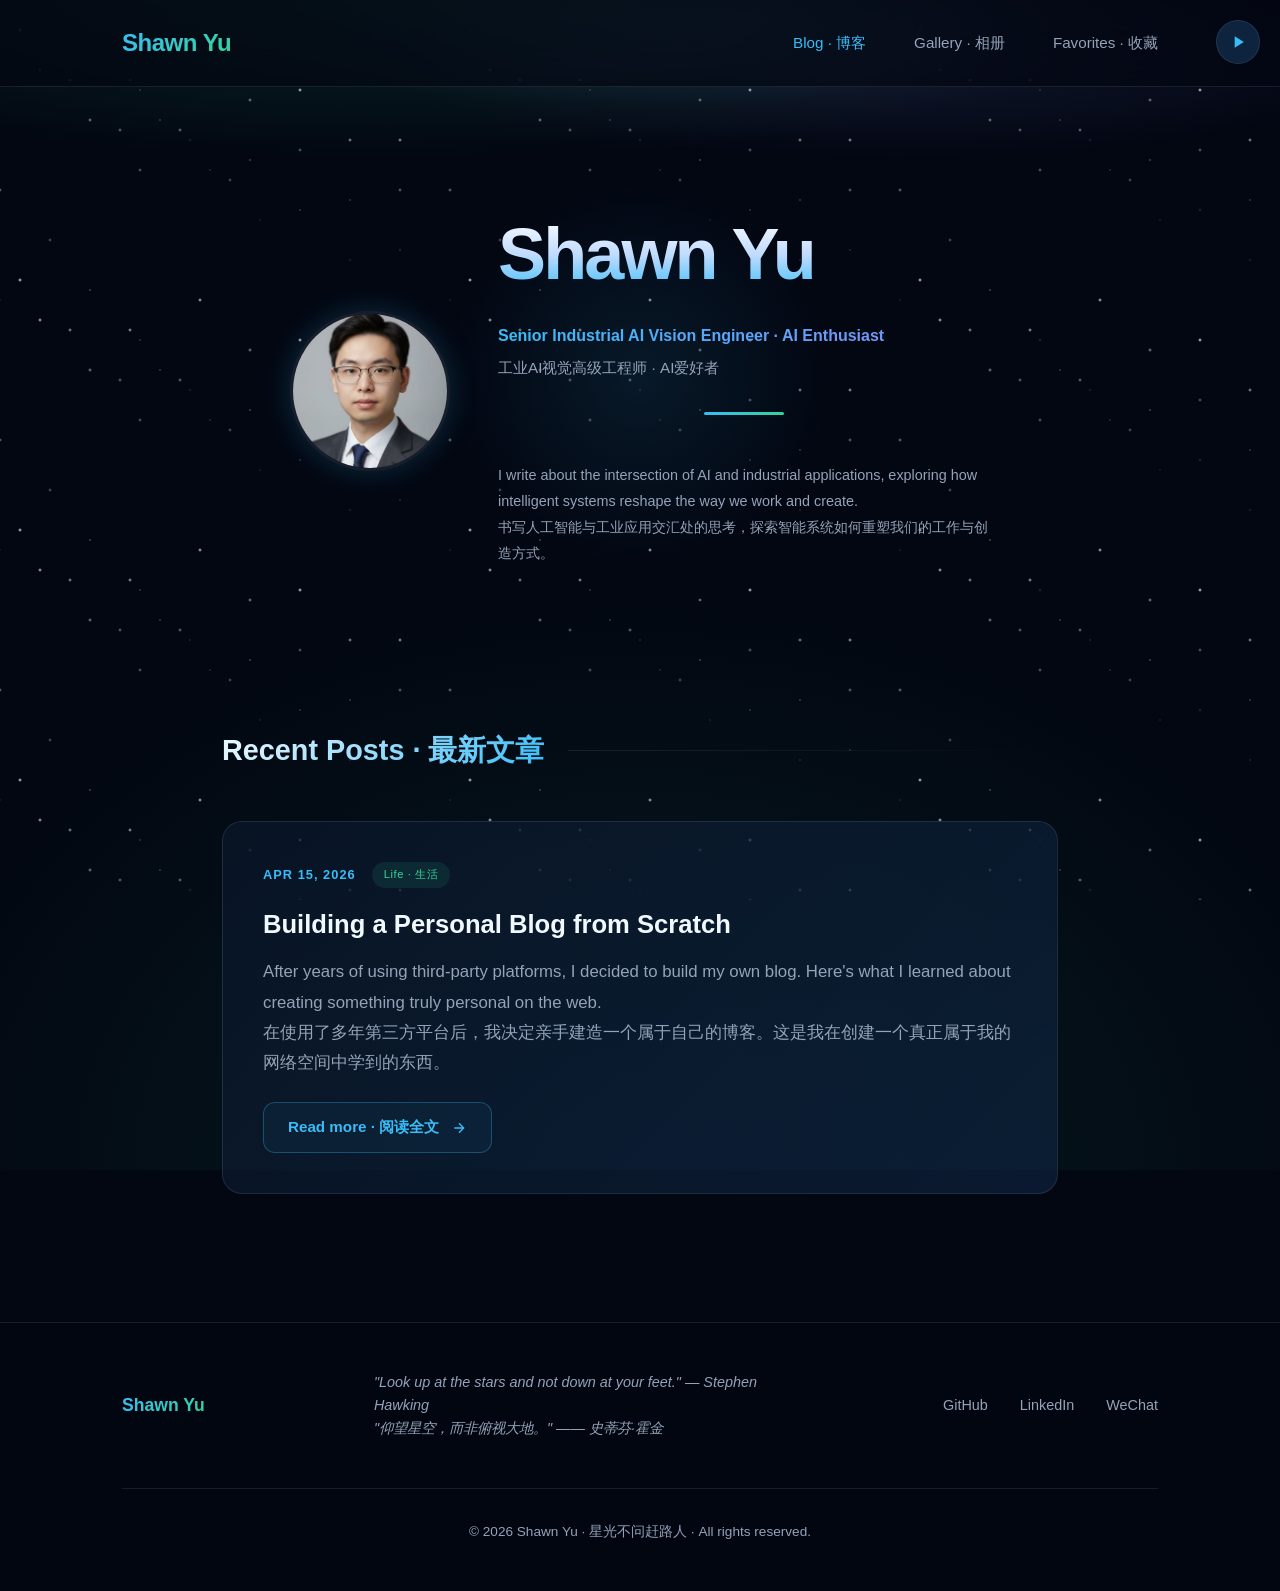
==== commit b9bad129: "Update bio text and add Cloudflare analytics" ====
--- a/index.html
+++ b/index.html
@@ -47,7 +47,7 @@
     <span class="tagline-cn">工业AI视觉高级工程师 · AI爱好者</span>
 </p>
                     <div class="divider"></div>
-                    <p class="bio">I write about the beauty of Earth, the vastness of the universe, and the stories that connect us all.<br>我书写地球之美、宇宙之浩瀚，以及连接你我他的故事。</p>
+                    <p class="bio">I write about the intersection of AI and industrial applications, exploring how intelligent systems reshape the way we work and create.<br>书写人工智能与工业应用交汇处的思考，探索智能系统如何重塑我们的工作与创造方式。</p>
                 </div>
             </div>
         </section>
@@ -252,7 +252,6 @@
                 <h1>Gallery</h1>
                 <p class="tagline">Moments Captured · 定格的瞬间</p>
                 <div class="divider"></div>
-                <p class="bio">A collection of photographs from everyday life and travels.<br>日常生活与旅途中的摄影作品。</p>
             </div>
         </section>
 
@@ -402,5 +401,6 @@
             bgm.play();
         });
     </script>
+<script defer src="https://static.cloudflareinsights.com/beacon.min.js" data-cf-beacon='{"token": "YOUR_CLOUDFLARE_ANALYTICS_TOKEN"}'></script>
 </body>
 </html>
